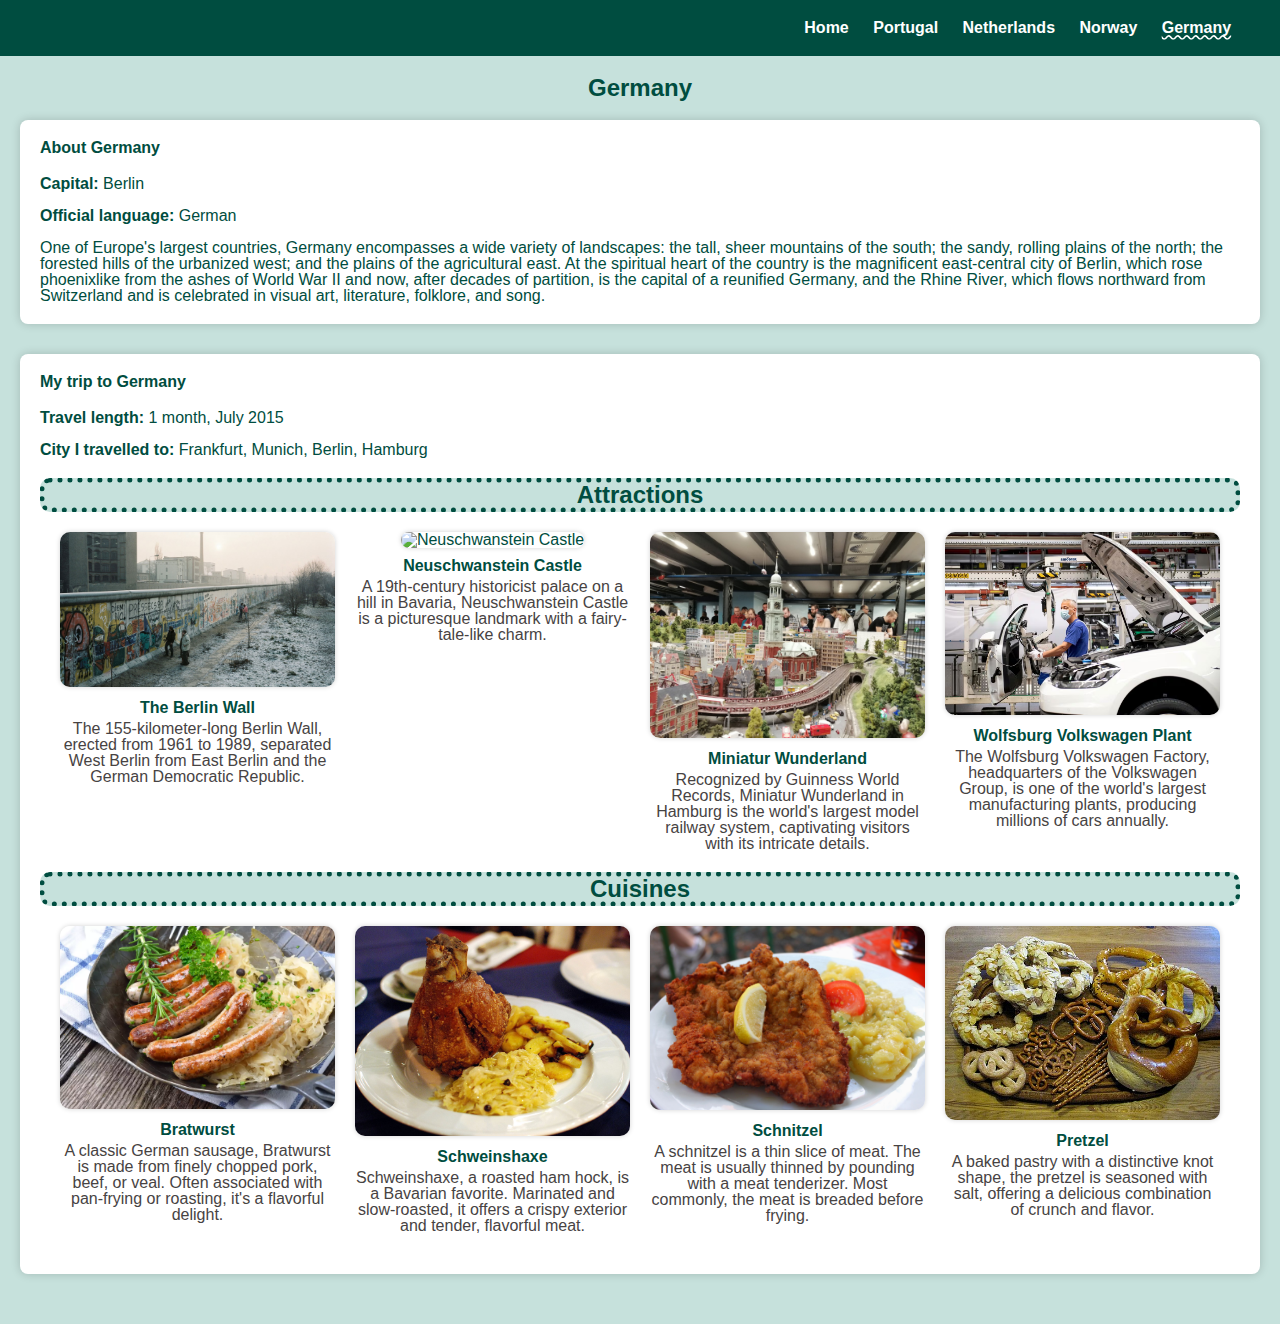
==== germany.html @ c1f8f4ff "Add files via upload" ====
<!DOCTYPE html>
<html lang="en">
<head>
    <meta charset="UTF-8">
    <meta name="viewport" content="width=device-width, initial-scale=1.0">
    <title>Home Page</title>
    <link rel="stylesheet" href="css/reset.css">
    <link rel="stylesheet" href="css/style.css">
    <script defer src="js/javascript.js"></script>
</head>
<body>
    <div class="skip"><a href = "#main-content">Skip to Main Content</a></div>
	<header>
		<nav>
			<ul>
                <li><a href="index.html">Home</a></li>
                <li><a href="portugal.html">Portugal</a></li>
                <li><a href="netherlands.html">Netherlands</a></li>
                <li><a href="norway.html">Norway</a></li>
                <li class="active"><a class = "current" href = "germany.html">Germany</a></li>
]			</ul>
		</nav>
	</header>
    <h1>Germany</h1>
    <main id="main-content">
        <div id="history">
            <h2>About Germany</h2>
            <p><b>Capital:</b> Berlin </p><br>
            <p><b>Official language:</b> German</p><br>
            <p> One of Europe's largest countries, Germany encompasses a wide variety of landscapes: the tall, sheer mountains of the south; the sandy, rolling plains of the north; the forested hills of the urbanized west; and the plains of the agricultural east. At the spiritual heart of the country is the magnificent east-central city of Berlin, which rose phoenixlike from the ashes of World War II and now, after decades of partition, is the capital of a reunified Germany, and the Rhine River, which flows northward from Switzerland and is celebrated in visual art, literature, folklore, and song.</p>   
        </div>

        <div id="intro">
            <h2>My trip to Germany</h2>
            <p><b>Travel length:</b> 1 month, July 2015</p><br>
            <p><b>City I travelled to:</b> Frankfurt, Munich, Berlin, Hamburg</p>
            <h2 class="section-header">Attractions</h2>
            <div id="attractions">
                <div class="attraction">
                    <img src="images/berlin-wall.jpg" alt="berlin wall">
                    <p>The Berlin Wall</p>
                    <p class="description">The 155-kilometer-long Berlin Wall, erected from 1961 to 1989, separated West Berlin from East Berlin and the German Democratic Republic.</p>
                </div>
                <div class="attraction">
                    <img src="images/Schloss_Neuschwanstein_2013.jpg" alt="Neuschwanstein Castle">
                    <p>Neuschwanstein Castle</p>
                    <p class="description">A 19th-century historicist palace on a hill in Bavaria, Neuschwanstein Castle is a picturesque landmark with a fairy-tale-like charm.</p>
                    </p>
                </div>
                <div class="attraction">
                    <img src="images/ger_MiniaturWunderland.jpg" alt="Miniatur Wunderland">
                    <p>Miniatur Wunderland</p>
                    <p class="description">Recognized by Guinness World Records, Miniatur Wunderland in Hamburg is the world's largest model railway system, captivating visitors with its intricate details.</p>

                </div>
                <div class="attraction">
                    <img src="images/Wolfsburg_Volkswagen_Plant.jpg" alt="Wolfsburg Volkswagen Plant">
                    <p>Wolfsburg Volkswagen Plant</p>
                    <p class="description">The Wolfsburg Volkswagen Factory, headquarters of the Volkswagen Group, is one of the world's largest manufacturing plants, producing millions of cars annually.</p>
                </div>
            </div>

            <h2 class="section-header">Cuisines</h2>
            <div id="cuisines">
                <div class="cuisine">
                    <img src="images/Bratwurst.jpg" alt="Bratwurst">
                    <p>Bratwurst</p>
                    <p class="description">A classic German sausage, Bratwurst is made from finely chopped pork, beef, or veal. Often associated with pan-frying or roasting, it's a flavorful delight.</p>
                </div>
                <div class="cuisine">
                    <img src="images/Schweinshaxe.jpg" alt="Schweinshaxe">
                    <p>Schweinshaxe</p>
                    <p class="description">Schweinshaxe, a roasted ham hock, is a Bavarian favorite. Marinated and slow-roasted, it offers a crispy exterior and tender, flavorful meat.</p>
                </div>
                <div class="cuisine">
                    <img src="images/Schnitzel.jpg" alt="Schnitzel">
                    <p>Schnitzel</p>
                    <p class="description">A schnitzel is a thin slice of meat. The meat is usually thinned by pounding with a meat tenderizer. Most commonly, the meat is breaded before frying.</p>
                </div>
                <div class="cuisine">
                    <img src="images/Pretzel.jpg" alt="Pretzel">
                    <p>Pretzel</p>
                    <p class="description">A baked pastry with a distinctive knot shape, the pretzel is seasoned with salt, offering a delicious combination of crunch and flavor.</p>
                </div>
            </div>
        </div>
    </main>
    
</body>
</html>
---- css/style.css ----
.skip a{
    background: white;
    left: 0;
    padding: 6px;
    -webkit-transition: top 1s ease-out;
    transition: top 1s ease-out;
    z-index: 1;
}
.skip a{
    position: absolute;
    top: -40px;
}
  
.skip a:focus {
    top: 20px;
}

@media screen and (prefers-reduced-motion: reduce){
    .gif-element {
        display: none;
      }
}

body {
    font-family: 'Arial', sans-serif;
    margin: 0;
    padding: 0;
    background-color: #01776339; 
    color: #004d40; 
}

header {
    background-color: #004d40; 
    text-align: right;
    padding: 20px;
}

nav li {
    display: inline;
    margin-right: 20px;
}

nav a {
    text-decoration: none;
    color: #ffffff; 
    font-weight: bold;
}

nav a:hover {
    text-decoration: underline;
}

nav a:focus {
    text-decoration: underline;
}

nav a.current{
    text-decoration: wavy underline;
    text-decoration-skip-ink: none;
}

main {
    padding: 20px;
}

#intro, #history, #countries-container {
    background-color: #ffffff; /* White background for content areas */
    padding: 20px;
    margin-bottom: 30px;
    border-radius: 8px;
    box-shadow: 0 0 10px rgba(0, 0, 0, 0.177); 
}

h1 {
    font-size: x-large;
    text-align: center;
    padding-top: 20px;
}
h2 {
    color: #004d40;
    padding-bottom: 20px;
}

#countries {
    display: grid;
    grid-template-columns: repeat(4, 1fr);
    gap: 20px; 
}

.country {
    width: 100%;
}

.country img {
    width: 100%;
    height: auto;
    border-radius: 10px;
    cursor: pointer;
    transition: transform 0.3s ease-in-out;
}

.country img:hover {
    transform: scale(1.05);
}

.country a {
    text-decoration: none;
    
}

button {
    display: block;
    font-weight: bold;
    margin-top: 10px;
    padding: 10px;
    background-color: #01776339; 
    color: #028670;
    border: none;
    border-radius: 5px;
    cursor: pointer;
}

button:hover {
    color: #00251a; 
}

.countries-header {
    display: flex;
    justify-content: space-between; 
    margin-bottom: 20px;
}

#sort-button {
    padding: 10px;
    background-color: #01776339;
    color: #028670;
    border: none;
    border-radius: 5px;
    cursor: pointer;
}

#sort-button:hover {
    color: #00251a;
}

.dropdown-content {
    border-radius: 5px;
    position: absolute;
    background-color: #f9f9f9;
    min-width: 130px;
    box-shadow: 0 0 10px rgba(0, 0, 0, 0.177); 
    z-index: 1;
}

.dropdown-content button {
    text-align: left;
    background-color: #f9f9f9;
}

.dropdown-content button:hover {
    background-color: #ddd;
}

.dropdown-content button:focus {
    outline: none;
}

/* four pages */
.section-header {
    margin-top: 20px;
    border: 5px dotted #004d40;
    background-color:#01776339;
    padding: 0 10px;
    font-size: x-large;
    border-radius: 10px;
    text-align: center;
}

#attractions, #cuisines {
    display: grid;
    grid-template-columns:repeat(4, 1fr);
    gap: 20px;
    margin: 20px;
}

.attraction, .cuisine {
    text-align: center;
}

.attraction img, .cuisine img {
    width: 100%;
    border-radius: 10px;
    margin-bottom: 10px;
    box-shadow: 0 0 5px rgba(0, 0, 0, 0.177);
    
}
.attraction img:hover, .cuisine img:hover {
    transform: scale(1.05);
}

.attraction p, .cuisine p {
    font-weight: bold;
    color: #004d40;
}

.attraction .description, .cuisine .description{
    font-weight: lighter;
    color: rgb(71, 67, 67);
    margin-top: 5px;
}
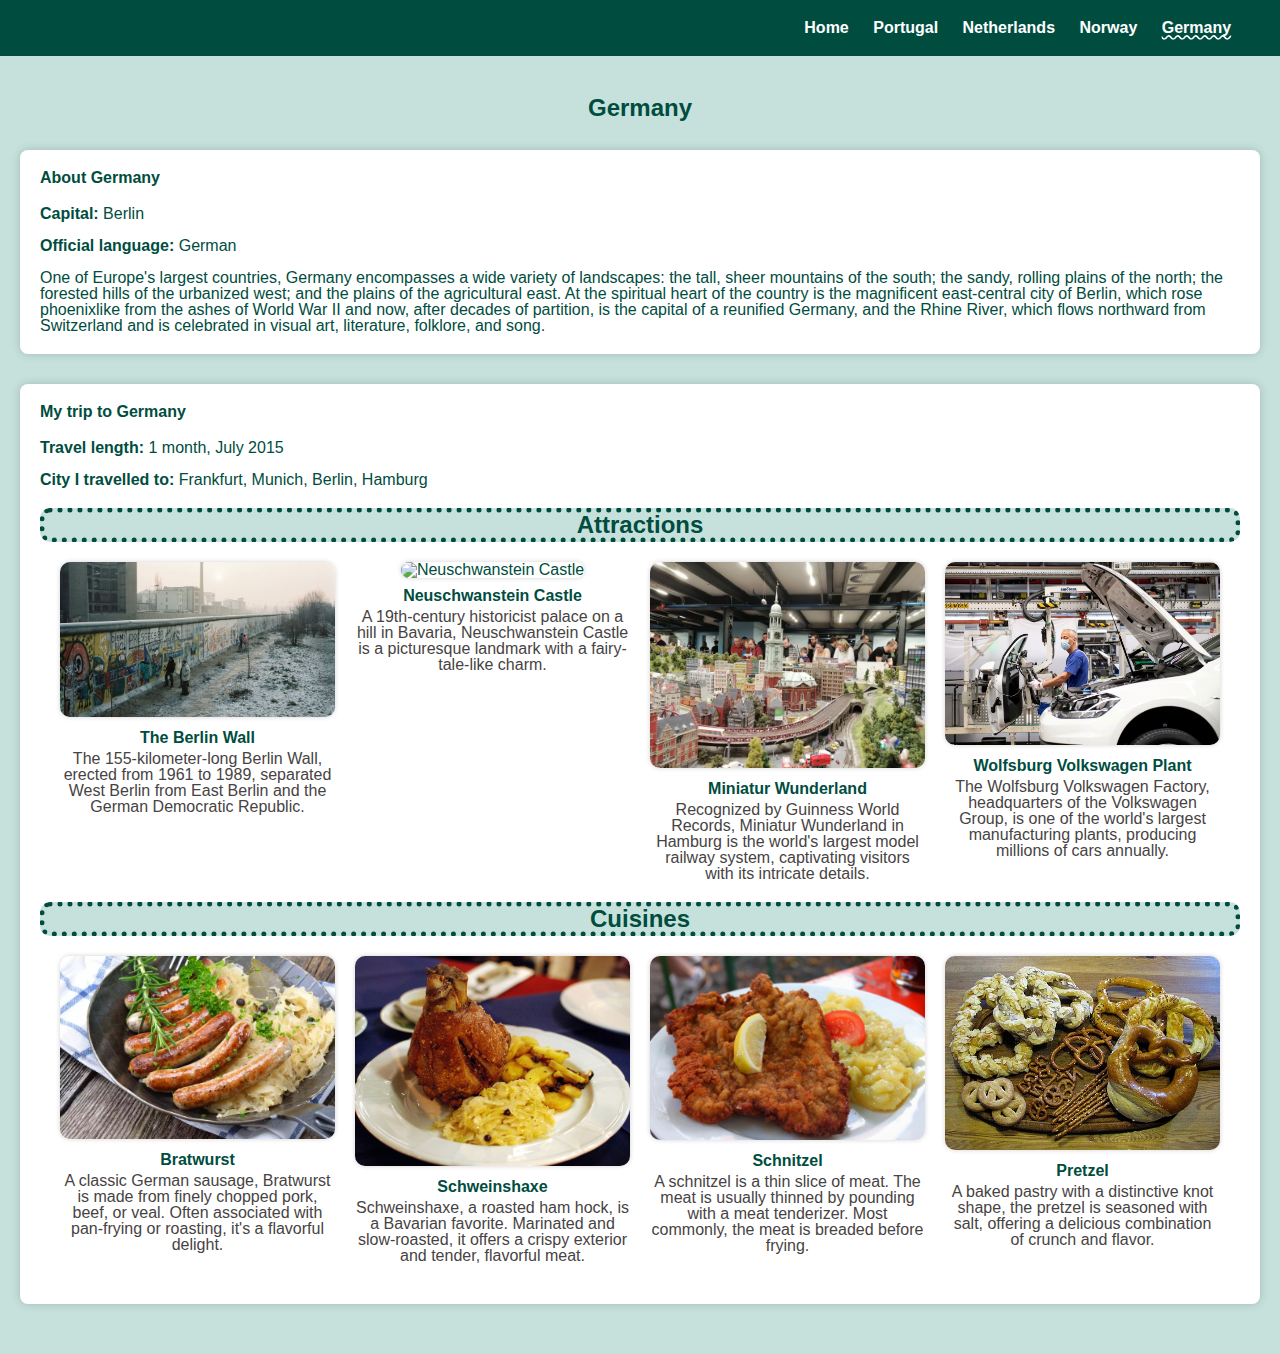
==== commit aacac413: "Add files via upload" ====
--- a/germany.html
+++ b/germany.html
@@ -21,8 +21,9 @@
 ]			</ul>
 		</nav>
 	</header>
-    <h1>Germany</h1>
+
     <main id="main-content">
+        <h1>Germany</h1>
         <div id="history">
             <h2>About Germany</h2>
             <p><b>Capital:</b> Berlin </p><br>
--- a/css/style.css
+++ b/css/style.css
@@ -69,12 +69,13 @@
     margin-bottom: 30px;
     border-radius: 8px;
     box-shadow: 0 0 10px rgba(0, 0, 0, 0.177); 
+    margin-top: 30px;
 }
 
 h1 {
     font-size: x-large;
     text-align: center;
-    padding-top: 20px;
+    margin-top: 20px;
 }
 h2 {
     color: #004d40;
